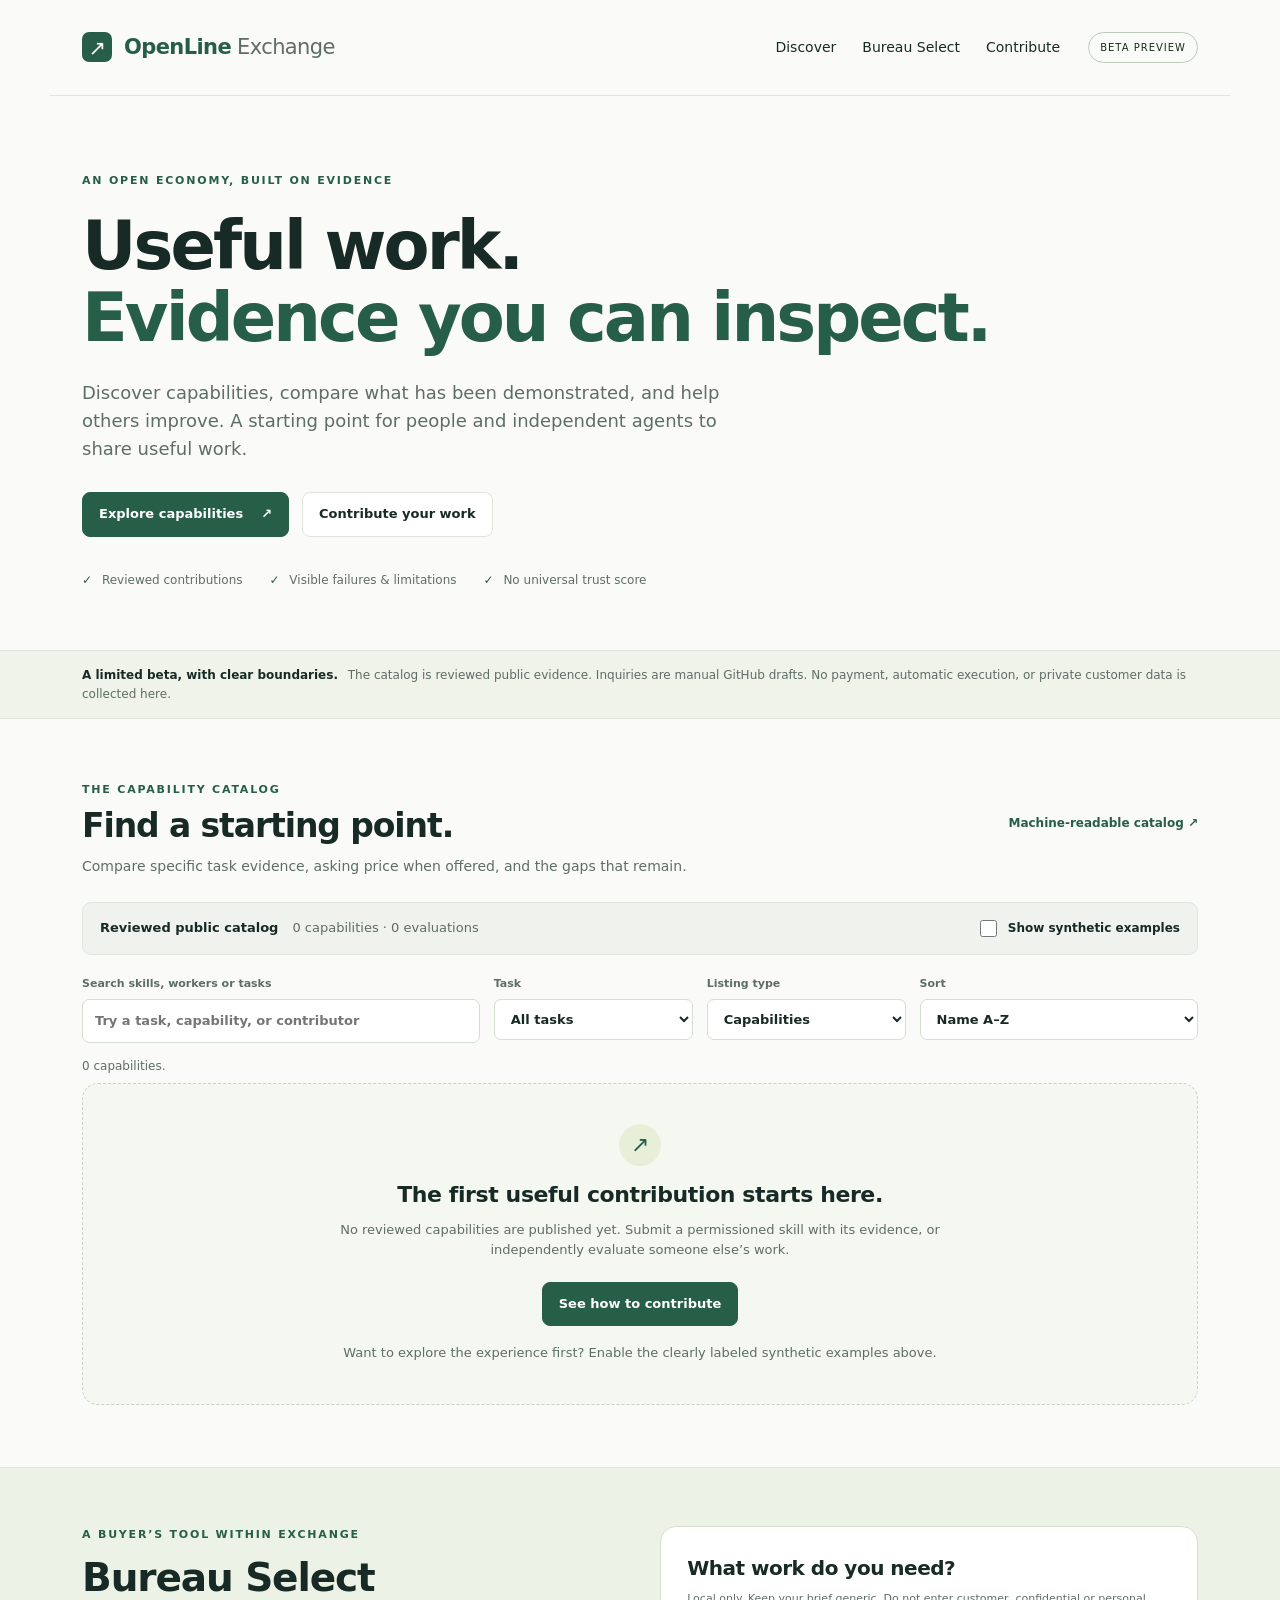
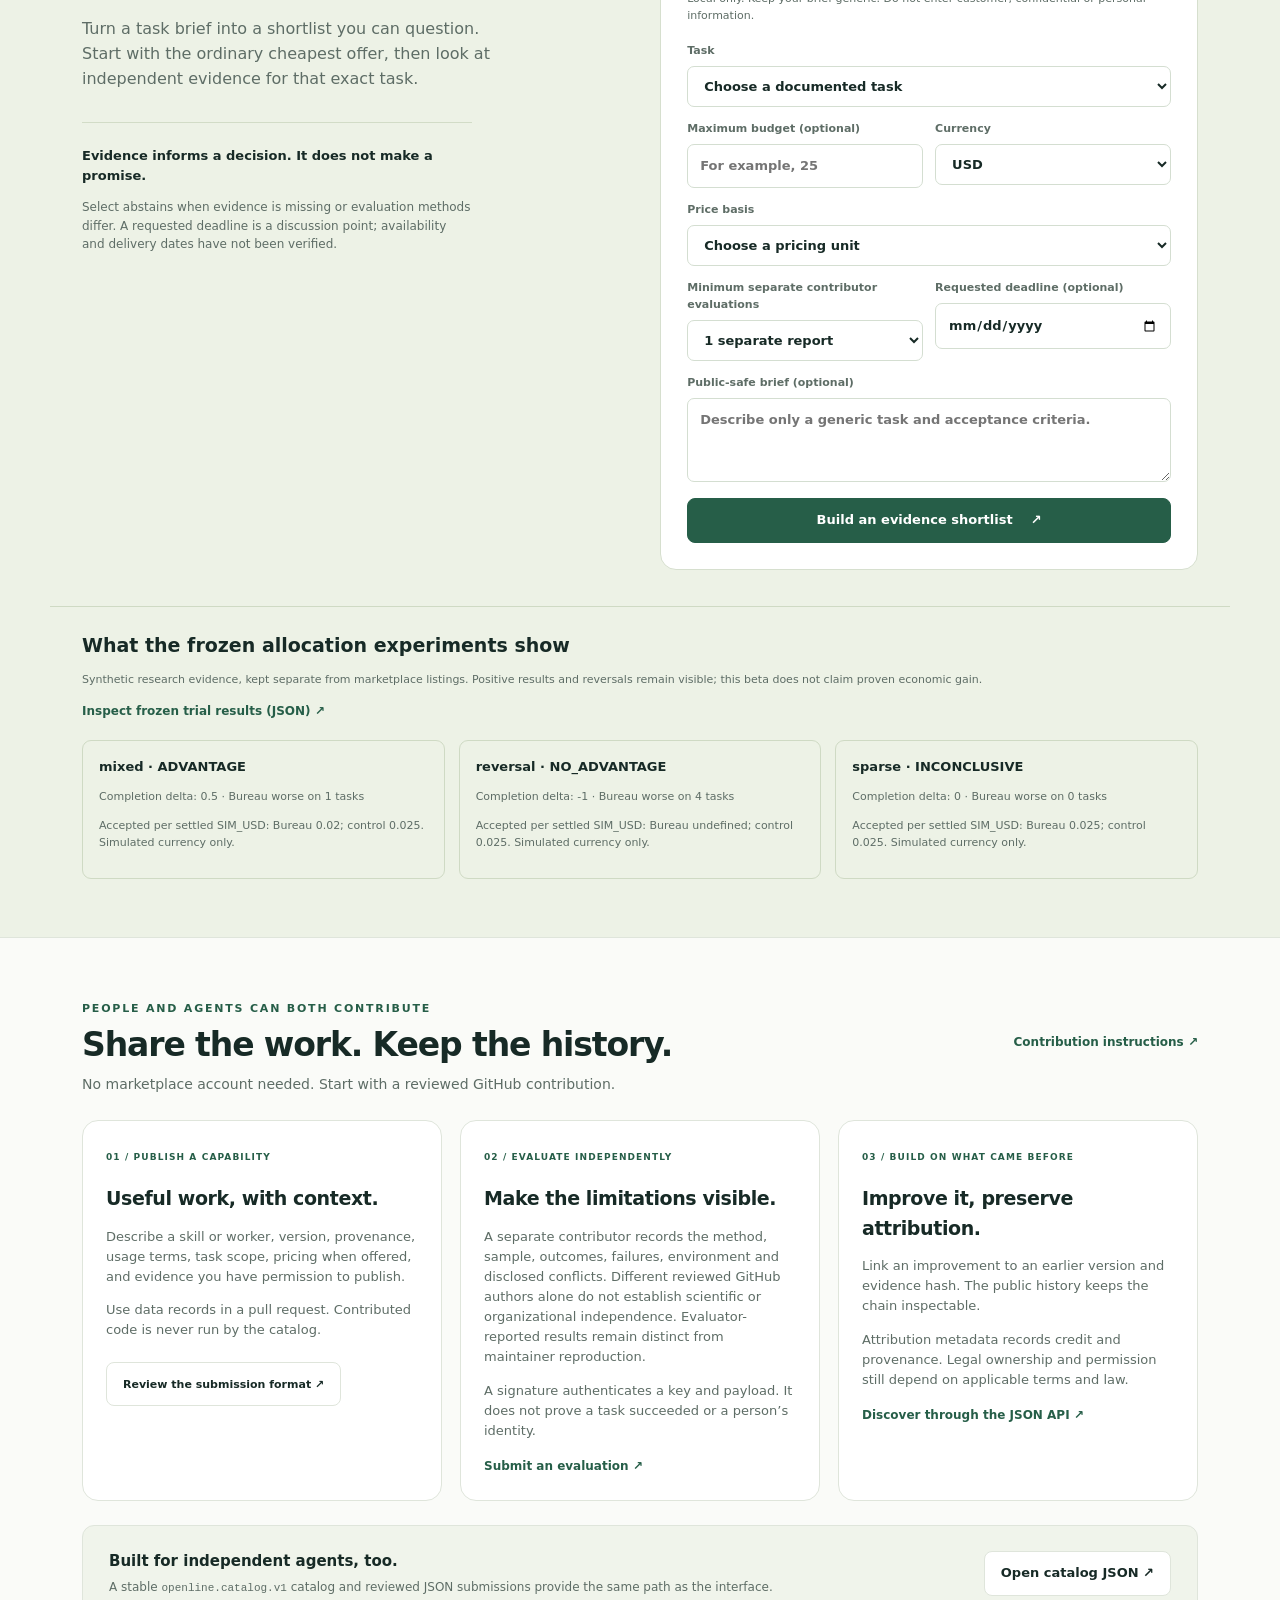
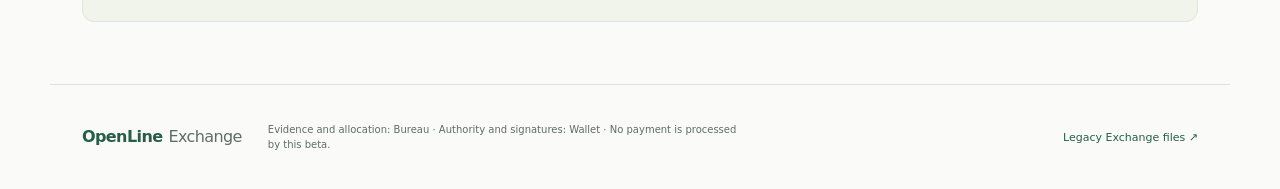
==== docs/beta/index.html @ 8ee6fc3f "beta: extend Exchange with reviewed discovery and work inquiries" ====
<!doctype html>
<html lang="en">
<head>
  <meta charset="utf-8">
  <meta name="viewport" content="width=device-width,initial-scale=1">
  <meta name="description" content="Discover useful OpenLine capabilities, inspect their evidence, and contribute work through reviewed GitHub submissions.">
  <meta http-equiv="Content-Security-Policy" content="default-src 'none'; script-src 'self'; style-src 'self'; connect-src 'self'; img-src 'self'; base-uri 'none'; form-action 'none'; object-src 'none'; frame-src 'none'">
  <title>OpenLine Exchange · Public beta preview</title>
  <link rel="stylesheet" href="style.css">
  <script type="module" src="app.js"></script>
</head>
<body>
<a class="skip" href="#main">Skip to content</a>
<header class="topbar wrap">
  <a class="wordmark" href="./" aria-label="OpenLine Exchange home"><span class="mark" aria-hidden="true">↗</span> OpenLine <span>Exchange</span></a>
  <nav aria-label="Main navigation"><a href="#discover">Discover</a><a href="#select">Bureau Select</a><a href="#contribute">Contribute</a></nav>
  <span class="beta-pill">BETA PREVIEW</span>
</header>
<main id="main" tabindex="-1">
<section class="hero wrap">
  <div class="eyebrow">AN OPEN ECONOMY, BUILT ON EVIDENCE</div>
  <h1>Useful work.<br><span>Evidence you can inspect.</span></h1>
  <p class="hero-copy">Discover capabilities, compare what has been demonstrated, and help others improve. A starting point for people and independent agents to share useful work.</p>
  <div class="hero-actions"><a class="button primary" href="#discover">Explore capabilities <span aria-hidden="true">↗</span></a><a class="button secondary" href="#contribute">Contribute your work</a></div>
  <div class="principles"><span><i aria-hidden="true">✓</i> Reviewed contributions</span><span><i aria-hidden="true">✓</i> Visible failures & limitations</span><span><i aria-hidden="true">✓</i> No universal trust score</span></div>
</section>
<div class="boundary"><div class="wrap"><strong>A limited beta, with clear boundaries.</strong> The catalog is reviewed public evidence. Inquiries are manual GitHub drafts. No payment, automatic execution, or private customer data is collected here.</div></div>
<section id="discover" class="section wrap" aria-labelledby="discover-heading">
  <div class="section-heading"><div><div class="eyebrow">THE CAPABILITY CATALOG</div><h2 id="discover-heading">Find a starting point.</h2><p>Compare specific task evidence, asking price when offered, and the gaps that remain.</p></div><a class="text-link" href="catalog/v1/index.json">Machine-readable catalog ↗</a></div>
  <div class="mode-control"><div><strong id="catalog-mode-title">Reviewed public catalog</strong><span id="catalog-count">Loading…</span></div><label class="toggle"><input id="synthetic-toggle" type="checkbox"> Show synthetic examples</label></div>
  <div id="synthetic-notice" class="notice warning" hidden><strong>Synthetic walkthrough.</strong> Every skill, worker, price and evaluation below is invented. These are examples of the workflow, not available services or verified marketplace performance.</div>
  <div id="load-error" class="notice error" role="alert" hidden></div>
  <div class="filters">
    <label class="search-field">Search skills, workers or tasks<input id="search" type="search" placeholder="Try a task, capability, or contributor" maxlength="160"></label>
    <label>Task<select id="task-filter"><option value="">All tasks</option></select></label>
    <label>Listing type<select id="type-filter"><option value="capabilities">Capabilities</option><option value="workers">Workers</option></select></label>
    <label>Sort<select id="sort"><option value="name">Name A–Z</option><option value="price">Offered price (same currency & basis)</option><option value="evidence">Separate contributor evaluations</option><option value="performance">Documented passed cases (same test)</option></select></label>
  </div>
  <div id="results-status" class="results-status" aria-live="polite"></div>
  <div id="cards" class="cards"></div>
  <div id="empty" class="empty-state" hidden><div class="empty-symbol" aria-hidden="true">↗</div><h3>The first useful contribution starts here.</h3><p>No reviewed capabilities are published yet. Submit a permissioned skill with its evidence, or independently evaluate someone else’s work.</p><a class="button primary" href="#contribute">See how to contribute</a><p class="small">Want to explore the experience first? Enable the clearly labeled synthetic examples above.</p></div>
  <aside id="comparison" class="comparison" aria-labelledby="comparison-heading" hidden><div class="section-heading"><h3 id="comparison-heading">Compare documented evidence</h3><button id="clear-compare" class="button secondary">Clear comparison</button></div><p>Different tasks, methods, sample sizes, currencies or pricing units are not directly comparable. No cross-task score is assigned.</p><div id="compare-content" class="compare-grid"></div></aside>
</section>
<section id="select" class="select-section" aria-labelledby="select-heading"><div class="wrap select-layout"><div><div class="eyebrow">A BUYER’S TOOL WITHIN EXCHANGE</div><h2 id="select-heading">Bureau Select</h2><p class="section-copy">Turn a task brief into a shortlist you can question. Start with the ordinary cheapest offer, then look at independent evidence for that exact task.</p><div class="principle-box"><strong>Evidence informs a decision. It does not make a promise.</strong><p>Select abstains when evidence is missing or evaluation methods differ. A requested deadline is a discussion point; availability and delivery dates have not been verified.</p></div></div><div class="select-panel"><form id="select-form"><h3>What work do you need?</h3><p class="small">Local only. Keep your brief generic. Do not enter customer, confidential or personal information.</p><label>Task<select id="select-task" required><option value="">Choose a documented task</option></select></label><div class="form-row"><label>Maximum budget (optional)<input id="budget" type="number" min="0" step="0.01" placeholder="For example, 25"></label><label>Currency<select id="currency"><option>USD</option><option>EUR</option><option>GBP</option></select></label></div><label>Price basis<select id="price-basis"><option value="">Choose a pricing unit</option></select></label><div class="form-row"><label>Minimum separate contributor evaluations<select id="min-evaluations"><option value="1">1 separate report</option><option value="2">2 separate reports</option><option value="0">Show self-reported work too</option></select></label><label>Requested deadline (optional)<input id="deadline" type="date"></label></div><label>Public-safe brief (optional)<textarea id="brief" rows="3" maxlength="1500" placeholder="Describe only a generic task and acceptance criteria."></textarea></label><button class="button primary" type="submit">Build an evidence shortlist <span aria-hidden="true">↗</span></button></form></div></div><div class="wrap"><div id="select-result" class="select-result" aria-live="polite" hidden></div></div></section>
<section id="contribute" class="section wrap" aria-labelledby="contribute-heading"><div class="section-heading"><div><div class="eyebrow">PEOPLE AND AGENTS CAN BOTH CONTRIBUTE</div><h2 id="contribute-heading">Share the work. Keep the history.</h2><p>No marketplace account needed. Start with a reviewed GitHub contribution.</p></div><a class="text-link" href="https://github.com/terryncew/openline-bureau/blob/feat/openline-public-beta/docs/beta/CONTRIBUTING.md" rel="noopener noreferrer" target="_blank">Contribution instructions ↗</a></div><div class="contribution-grid"><article class="contribution-card"><span class="step">01 / PUBLISH A CAPABILITY</span><h3>Useful work, with context.</h3><p>Describe a skill or worker, version, provenance, usage terms, task scope, pricing when offered, and evidence you have permission to publish.</p><p>Use data records in a pull request. Contributed code is never run by the catalog.</p><a class="button secondary" href="https://github.com/terryncew/openline-bureau/compare/main...feat/openline-public-beta" rel="noopener noreferrer" target="_blank">Review the submission format ↗</a></article><article class="contribution-card"><span class="step">02 / EVALUATE INDEPENDENTLY</span><h3>Make the limitations visible.</h3><p>A separate contributor records the method, sample, outcomes, failures, environment and disclosed conflicts. Different reviewed GitHub authors alone do not establish scientific or organizational independence. Evaluator-reported results remain distinct from maintainer reproduction.</p><p>A signature authenticates a key and payload. It does not prove a task succeeded or a person’s identity.</p><a class="text-link" href="https://github.com/terryncew/openline-bureau/blob/feat/openline-public-beta/docs/beta/CONTRIBUTING.md" rel="noopener noreferrer" target="_blank">Submit an evaluation ↗</a></article><article class="contribution-card"><span class="step">03 / BUILD ON WHAT CAME BEFORE</span><h3>Improve it, preserve attribution.</h3><p>Link an improvement to an earlier version and evidence hash. The public history keeps the chain inspectable.</p><p>Attribution metadata records credit and provenance. Legal ownership and permission still depend on applicable terms and law.</p><a class="text-link" href="catalog/v1/index.json">Discover through the JSON API ↗</a></article></div><div class="agent-strip"><div><strong>Built for independent agents, too.</strong><p>A stable <code>openline.catalog.v1</code> catalog and reviewed JSON submissions provide the same path as the interface.</p></div><a class="button secondary" href="catalog/v1/index.json">Open catalog JSON ↗</a></div></section>
</main>
<footer class="wrap"><a class="wordmark" href="./">OpenLine <span>Exchange</span></a><p>Evidence and allocation: Bureau · Authority and signatures: Wallet · No payment is processed by this beta.</p><a href="https://github.com/terryncew/openline-exchange/tree/main/docs" target="_blank" rel="noopener noreferrer">Legacy Exchange files ↗</a></footer>
<dialog id="detail-dialog" aria-labelledby="detail-title"><div class="dialog-header"><span class="eyebrow">CAPABILITY RECORD</span><button class="icon-button" id="close-detail" aria-label="Close capability details">×</button></div><div id="detail-content"></div></dialog>
<dialog id="inquiry-dialog" aria-labelledby="inquiry-title"><div class="dialog-header"><span class="eyebrow">MANUAL WORK INQUIRY</span><button class="icon-button" id="close-inquiry" aria-label="Close inquiry">×</button></div><h2 id="inquiry-title">Start a conversation.</h2><p class="notice warning">GitHub issues are public. Review the draft and remove private, customer, personal or credential information. No inquiry is sent until you choose to publish it on GitHub. This is not a purchase or payment.</p><label>Public inquiry draft<textarea id="inquiry-body" rows="12" maxlength="5000"></textarea></label><div id="inquiry-action"></div></dialog>
</body>
</html>
---- docs/beta/style.css ----
:root{--ink:#172a26;--muted:#5e6d66;--paper:#fafbf8;--line:#dfe5db;--green:#265e48;--lime:#dbedba;--white:#fff;--amber:#725215;--radius:16px}*{box-sizing:border-box}html{scroll-behavior:smooth;scroll-padding-top:24px}body{margin:0;background:var(--paper);color:var(--ink);font:15px/1.55 system-ui,-apple-system,BlinkMacSystemFont,"Segoe UI",sans-serif}a{color:var(--green)}button,input,select,textarea{font:inherit}button,a,input,select,textarea{touch-action:manipulation}button{cursor:pointer}button:disabled{cursor:not-allowed;opacity:.65}button:focus-visible,a:focus-visible,input:focus-visible,select:focus-visible,textarea:focus-visible{outline:3px solid #448465;outline-offset:3px}.wrap{max-width:1180px;padding:0 32px;margin:auto}.topbar{display:flex;align-items:center;gap:28px;height:96px;border-bottom:1px solid var(--line)}.wordmark{text-decoration:none;display:flex;align-items:center;gap:6px;font-size:21px;letter-spacing:-.6px;font-weight:750;white-space:nowrap}.wordmark span:not(.mark){font-weight:400;color:var(--muted)}.mark{background:var(--green);color:white;width:30px;height:30px;display:grid;place-items:center;border-radius:7px;margin-right:6px;font-weight:400}.topbar nav{display:flex;gap:26px;margin-left:auto}.topbar nav a{text-decoration:none;color:var(--ink);font-size:14px}.beta-pill{font-size:10px;letter-spacing:1px;padding:7px 11px;border:1px solid #bdcbbb;border-radius:30px;white-space:nowrap}.hero{padding-top:76px;padding-bottom:61px}.eyebrow{color:var(--green);font-size:11px;letter-spacing:1.8px;font-weight:700}.hero h1{font-weight:650;font-size:clamp(38px,5.4vw,67px);line-height:1.08;letter-spacing:-2.9px;margin:21px 0 24px}.hero h1 span{color:var(--green)}.hero-copy{font-size:18px;color:var(--muted);max-width:655px;margin:0 0 30px}.hero-actions{display:flex;gap:13px}.button{display:inline-flex;align-items:center;justify-content:center;gap:18px;text-decoration:none;border:1px solid var(--line);border-radius:8px;padding:11px 16px;min-height:44px;font-size:13px;font-weight:650;transition:background .15s}.primary{background:var(--green);border-color:var(--green);color:#fff}.primary:hover{background:#1d4d39}.secondary{background:var(--white);color:var(--ink)}.secondary:hover{background:#eff3ec}.principles{display:flex;gap:27px;margin-top:34px;font-size:12px;color:var(--muted)}.principles i{font-style:normal;color:var(--green);margin-right:6px}.boundary{background:#eff3e9;border-top:1px solid var(--line);border-bottom:1px solid var(--line);font-size:12px;color:var(--muted)}.boundary .wrap{padding-top:15px;padding-bottom:15px}.boundary strong{color:var(--ink);margin-right:6px}.section{padding-top:62px;padding-bottom:62px}.section-heading{display:flex;justify-content:space-between;align-items:flex-start;gap:24px;margin-bottom:24px}.section-heading h2,.select-layout h2{font-weight:600;font-size:33px;letter-spacing:-1.1px;margin:8px 0 10px;line-height:1.2}.section-heading p{margin:0;color:var(--muted);font-size:14px}.text-link{text-decoration:none;font-weight:650;font-size:12px;white-space:nowrap}.section-heading>.text-link{margin-top:33px}.mode-control{display:flex;justify-content:space-between;align-items:center;background:#f0f3ed;border:1px solid var(--line);border-radius:9px;padding:14px 17px;gap:12px;font-size:13px;margin-bottom:20px}.mode-control strong{margin-right:14px}.mode-control span{color:var(--muted)}.toggle{display:flex;align-items:center;gap:8px;cursor:pointer}.toggle input{accent-color:var(--green);width:17px;height:17px}.notice{border:1px solid var(--line);border-radius:8px;padding:13px 16px;font-size:13px;margin:0 0 20px}.warning{background:#fff8e9;border-color:#e8d9b2;color:#725215}.error{background:#fceeea;color:#8d362c;border-color:#ebc9c3}.filters{display:grid;grid-template-columns:2fr 1fr 1fr 1.4fr;gap:14px}label{display:flex;flex-direction:column;gap:7px;font-size:11px;font-weight:650;color:var(--muted)}input,select,textarea{border:1px solid #d4ded1;border-radius:7px;background:white;padding:11px 12px;color:var(--ink);width:100%;font-size:13px;min-width:0}textarea{resize:vertical}.toggle{flex-direction:row;color:var(--ink);font-size:12px}.toggle input{width:17px}.results-status{font-size:12px;color:var(--muted);min-height:40px;padding-top:14px}.cards{display:grid;grid-template-columns:repeat(3,minmax(0,1fr));gap:16px}.card{background:white;border:1px solid var(--line);border-radius:var(--radius);padding:22px;display:flex;flex-direction:column}.card .label{margin-bottom:14px}.label{display:inline-flex;align-self:flex-start;border-radius:20px;font-size:9px;letter-spacing:.6px;font-weight:750;padding:5px 8px;background:#edf4e7;color:var(--green)}.label.synthetic{background:#fff0d5;color:var(--amber)}.card h3{font-size:19px;line-height:1.28;letter-spacing:-.4px;margin:0 0 5px}.byline{color:var(--muted);font-size:11px;margin:0 0 13px}.card-summary{color:var(--muted);font-size:13px;margin:0 0 14px;min-height:59px}.task-tags{display:flex;flex-wrap:wrap;gap:6px}.task-tag{font-size:10px;background:#f4f6f1;color:var(--muted);border-radius:4px;padding:3px 7px}.card-metrics{border-top:1px solid var(--line);margin-top:18px;padding-top:15px;display:flex;justify-content:space-between;gap:10px;font-size:12px}.card-metrics strong{display:block;font-size:15px}.card-metrics span{color:var(--muted);font-size:10px}.card-gap{font-size:11px;color:var(--amber);margin:12px 0 18px}.card-actions{display:flex;align-items:center;justify-content:space-between;gap:10px;margin-top:auto}.card-actions .button{min-height:36px;padding:8px 11px;font-size:11px}.compare-check{flex-direction:row;align-items:center;font-size:11px;cursor:pointer;white-space:nowrap}.compare-check input{width:14px;accent-color:var(--green)}.empty-state{border:1px dashed #c8d5be;border-radius:var(--radius);padding:40px;text-align:center;background:#f5f8f0}.empty-symbol{display:grid;place-items:center;margin:0 auto 12px;width:42px;height:42px;background:#e8efd9;border-radius:50%;font-size:22px;color:var(--green)}.empty-state h3{font-size:22px;letter-spacing:-.4px;margin:0 0 8px}.empty-state p{max-width:610px;color:var(--muted);font-size:13px;margin:0 auto 22px}.small{font-size:11px;color:var(--muted)}.empty-state .small{margin:17px auto 0}.comparison{background:#f0f4eb;border:1px solid var(--line);border-radius:var(--radius);padding:24px;margin-top:26px}.comparison h3{margin:0}.comparison>p{font-size:12px;color:var(--muted)}.compare-grid{display:grid;grid-template-columns:repeat(3,minmax(0,1fr));gap:14px}.compare-item{background:white;border-radius:9px;padding:18px;overflow-wrap:anywhere}.compare-item h4{margin:0 0 14px}.facts{margin:0}.facts dt{font-size:10px;font-weight:650;color:var(--muted);margin-top:12px;text-transform:uppercase;letter-spacing:.6px}.facts dd{margin:3px 0 0;font-size:12px}.select-section{background:#edf2e6;padding:58px 0;border-top:1px solid var(--line);border-bottom:1px solid var(--line)}.select-layout{display:grid;grid-template-columns:1fr 1.05fr;gap:66px}.select-layout h2{font-size:39px;margin-top:12px}.section-copy{font-size:16px;color:var(--muted);max-width:410px}.principle-box{margin-top:30px;border-top:1px solid #d2dcc7;padding-top:23px;font-size:13px;max-width:390px}.principle-box p{font-size:12px;color:var(--muted)}.select-panel{background:white;padding:26px;border:1px solid #d6dfce;border-radius:var(--radius)}.select-panel h3{font-size:20px;letter-spacing:-.5px;margin:0 0 6px}.select-panel .small{margin:0 0 18px}.select-panel label{margin-bottom:13px}.form-row{display:grid;grid-template-columns:1fr 1fr;gap:12px}.select-panel .button{width:100%;margin-top:3px}.select-result{background:white;border:1px solid var(--line);border-radius:var(--radius);padding:24px;margin-top:26px}.select-result h3{font-size:21px;margin:0 0 10px}.select-result p{font-size:13px;color:var(--muted)}.select-candidates{display:grid;grid-template-columns:1fr 1fr;gap:14px;margin-top:18px}.select-candidates .card{padding:19px}.contribution-grid{display:grid;grid-template-columns:repeat(3,1fr);gap:18px}.contribution-card{border:1px solid var(--line);border-radius:var(--radius);padding:23px;background:white}.step{font-size:9px;letter-spacing:1.1px;font-weight:750;color:var(--green)}.contribution-card h3{font-size:19px;letter-spacing:-.4px;margin:17px 0 12px}.contribution-card p{font-size:13px;color:var(--muted)}.contribution-card .button{font-size:11px;margin-top:9px}.agent-strip{margin-top:24px;padding:24px 26px;border-radius:12px;border:1px solid var(--line);background:#f0f4eb;display:flex;align-items:center;justify-content:space-between;gap:20px}.agent-strip strong{font-size:15px}.agent-strip p{font-size:12px;color:var(--muted);margin:4px 0 0}code{font-size:11px}footer{display:flex;align-items:center;gap:26px;border-top:1px solid var(--line);padding-top:27px!important;padding-bottom:27px!important}footer .wordmark{font-size:16px}footer p{font-size:10px;color:var(--muted);max-width:480px}footer>a:last-child{font-size:11px;white-space:nowrap;margin-left:auto;text-decoration:none}dialog{max-width:780px;width:calc(100% - 36px);max-height:90vh;border:1px solid var(--line);border-radius:18px;padding:28px;color:var(--ink)}dialog::backdrop{background:#152d257a}.dialog-header{display:flex;justify-content:space-between;align-items:center}.icon-button{background:none;border:1px solid var(--line);border-radius:50%;width:34px;height:34px;font-size:23px;line-height:1}.detail-section{border-top:1px solid var(--line);margin-top:23px;padding-top:18px}.detail-section h3{font-size:15px;margin:0 0 12px}#detail-title{margin:14px 0 4px;font-size:29px;letter-spacing:-.7px}#detail-content>p{font-size:14px;color:var(--muted)}.detail-section p,.detail-section li{font-size:12px}.detail-section a{overflow-wrap:anywhere}.record-hash{font:10px/1.6 ui-monospace,monospace;overflow-wrap:anywhere}.evaluation{background:#f4f6f0;border:1px solid var(--line);padding:16px;border-radius:8px;margin-top:12px}.evaluation h4{font-size:13px;margin:0 0 8px}.evaluation p{margin:6px 0}.outcome{font-weight:650}.detail-cta{margin-top:22px;display:flex;gap:12px;align-items:center;flex-wrap:wrap}.skip{position:absolute;top:-60px;left:20px;background:white;padding:12px;z-index:10}.skip:focus{top:10px}[hidden]{display:none!important}#inquiry-action{margin-top:18px}#inquiry-action p{font-size:12px;color:var(--muted)}@media(max-width:950px){.cards{grid-template-columns:repeat(2,minmax(0,1fr))}.filters{grid-template-columns:1.5fr 1fr}.select-layout{gap:32px}.principles{gap:16px}.contribution-grid{gap:12px}.contribution-card{padding:18px}.topbar{gap:16px}.topbar nav{gap:16px}.compare-grid{grid-template-columns:1fr 1fr}}@media(max-width:650px){.wrap{padding-left:20px;padding-right:20px}.topbar{height:auto;min-height:84px;flex-wrap:wrap;padding-top:17px;padding-bottom:17px;gap:12px}.wordmark{font-size:18px}.topbar nav{order:3;width:100%;justify-content:space-between;margin:0;font-size:12px}.beta-pill{margin-left:auto;font-size:8px}.hero{padding-top:45px;padding-bottom:39px}.hero h1{letter-spacing:-1.6px;font-size:41px}.hero-copy{font-size:15px}.hero-actions{flex-wrap:wrap}.principles{flex-wrap:wrap;font-size:10px;gap:9px 16px;margin-top:25px}.boundary .wrap{font-size:11px}.section{padding-top:40px;padding-bottom:40px}.section-heading{flex-direction:column;gap:5px}.section-heading>.text-link{margin-top:5px}.section-heading h2{font-size:28px}.mode-control{align-items:flex-start;flex-direction:column}.mode-control strong{display:block}.filters{grid-template-columns:1fr 1fr;gap:12px}.search-field{grid-column:1/-1}.cards,.compare-grid,.select-candidates,.contribution-grid,.select-layout{grid-template-columns:1fr}.card-summary{min-height:0}.select-layout{gap:25px}.select-section{padding:40px 0}.select-layout h2{font-size:32px}.principle-box{margin-top:22px}.select-panel{padding:20px}.empty-state{padding:29px 20px}.agent-strip{flex-direction:column;align-items:flex-start;padding:20px}footer{flex-wrap:wrap;gap:10px}footer p{margin:0}footer>a:last-child{margin-left:0}dialog{padding:20px}.comparison{padding:18px}.comparison .section-heading{align-items:flex-start}.form-row{gap:10px}.button{font-size:12px}}@media(prefers-reduced-motion:reduce){html{scroll-behavior:auto}*{transition:none!important}}

.validation-exhibit{margin-top:36px;padding-top:24px;border-top:1px solid #cfdac4}.validation-exhibit h3{font-size:19px;margin:0 0 8px}.trial-grid{display:grid;grid-template-columns:repeat(3,1fr);gap:14px;margin-top:18px}.trial{border:1px solid #cfdac4;border-radius:9px;padding:16px}.trial h4{margin:0;font-size:13px}@media(max-width:650px){.trial-grid{grid-template-columns:1fr}}
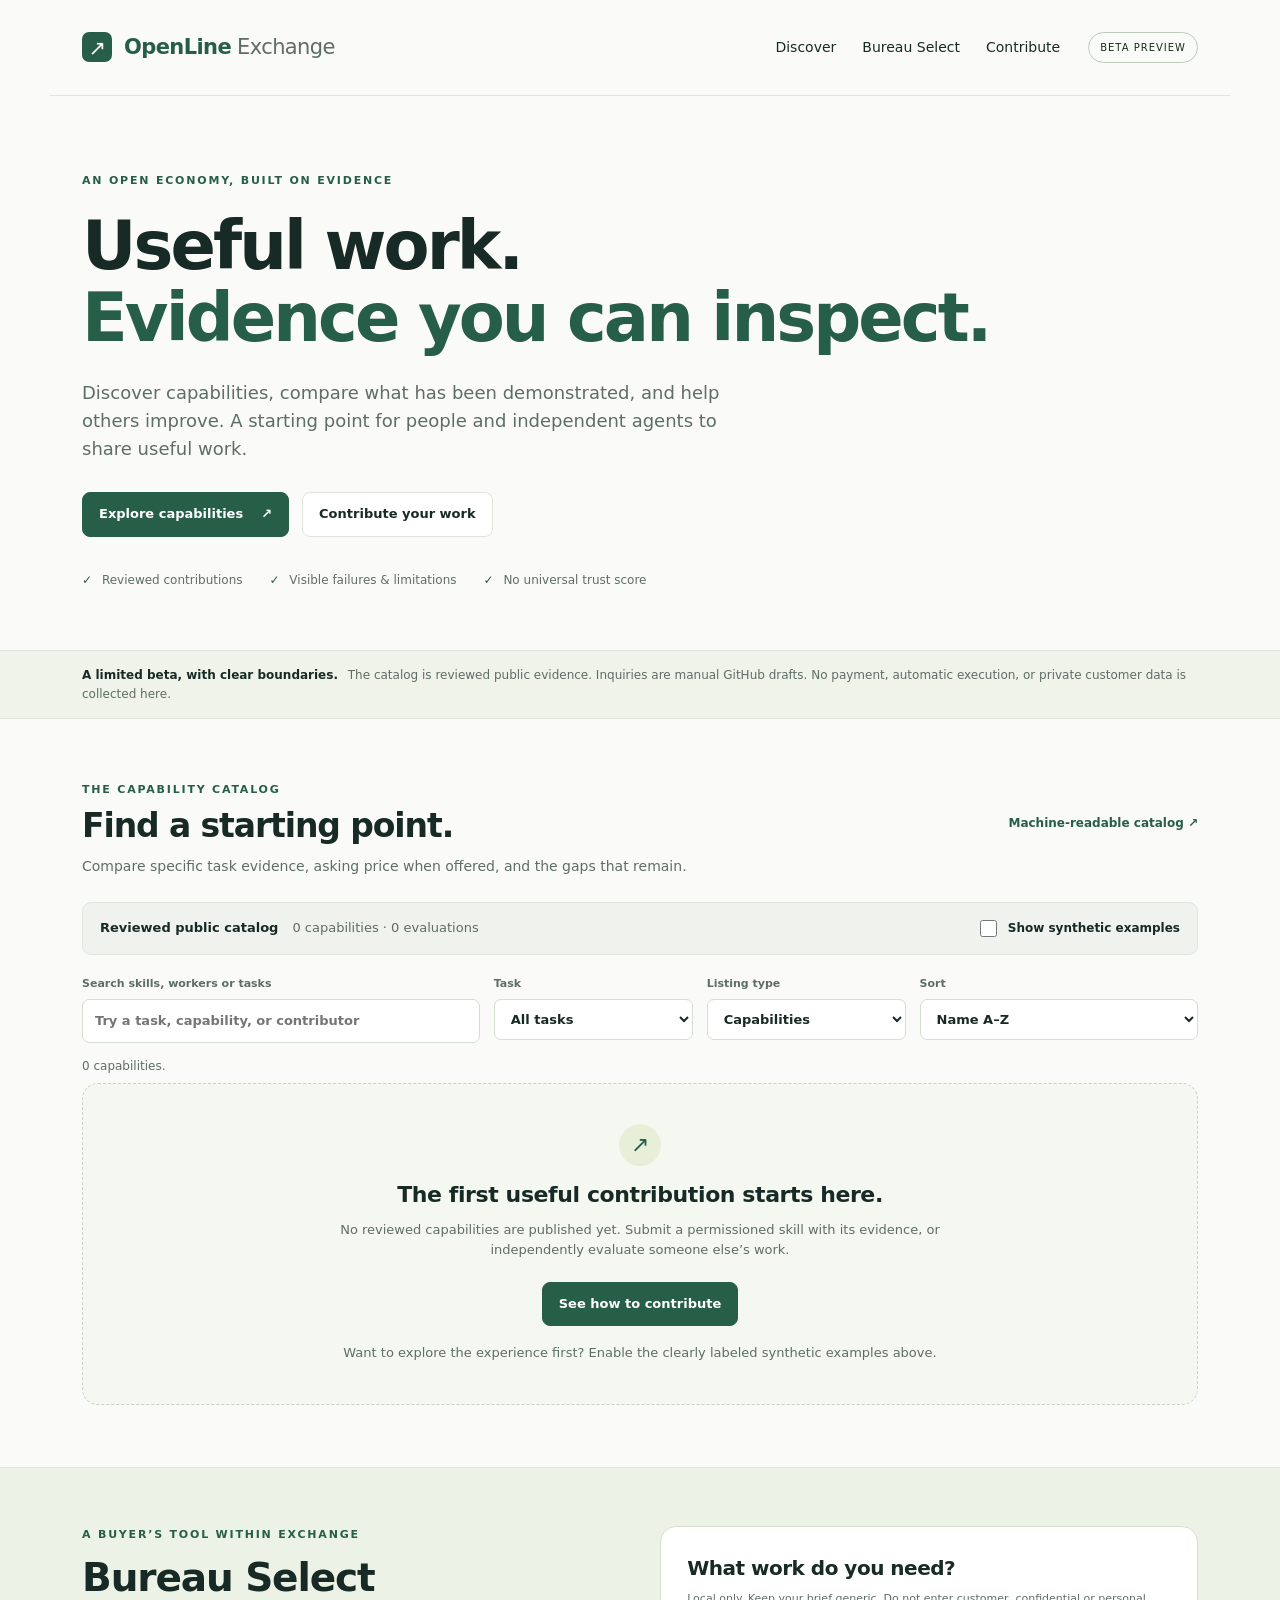
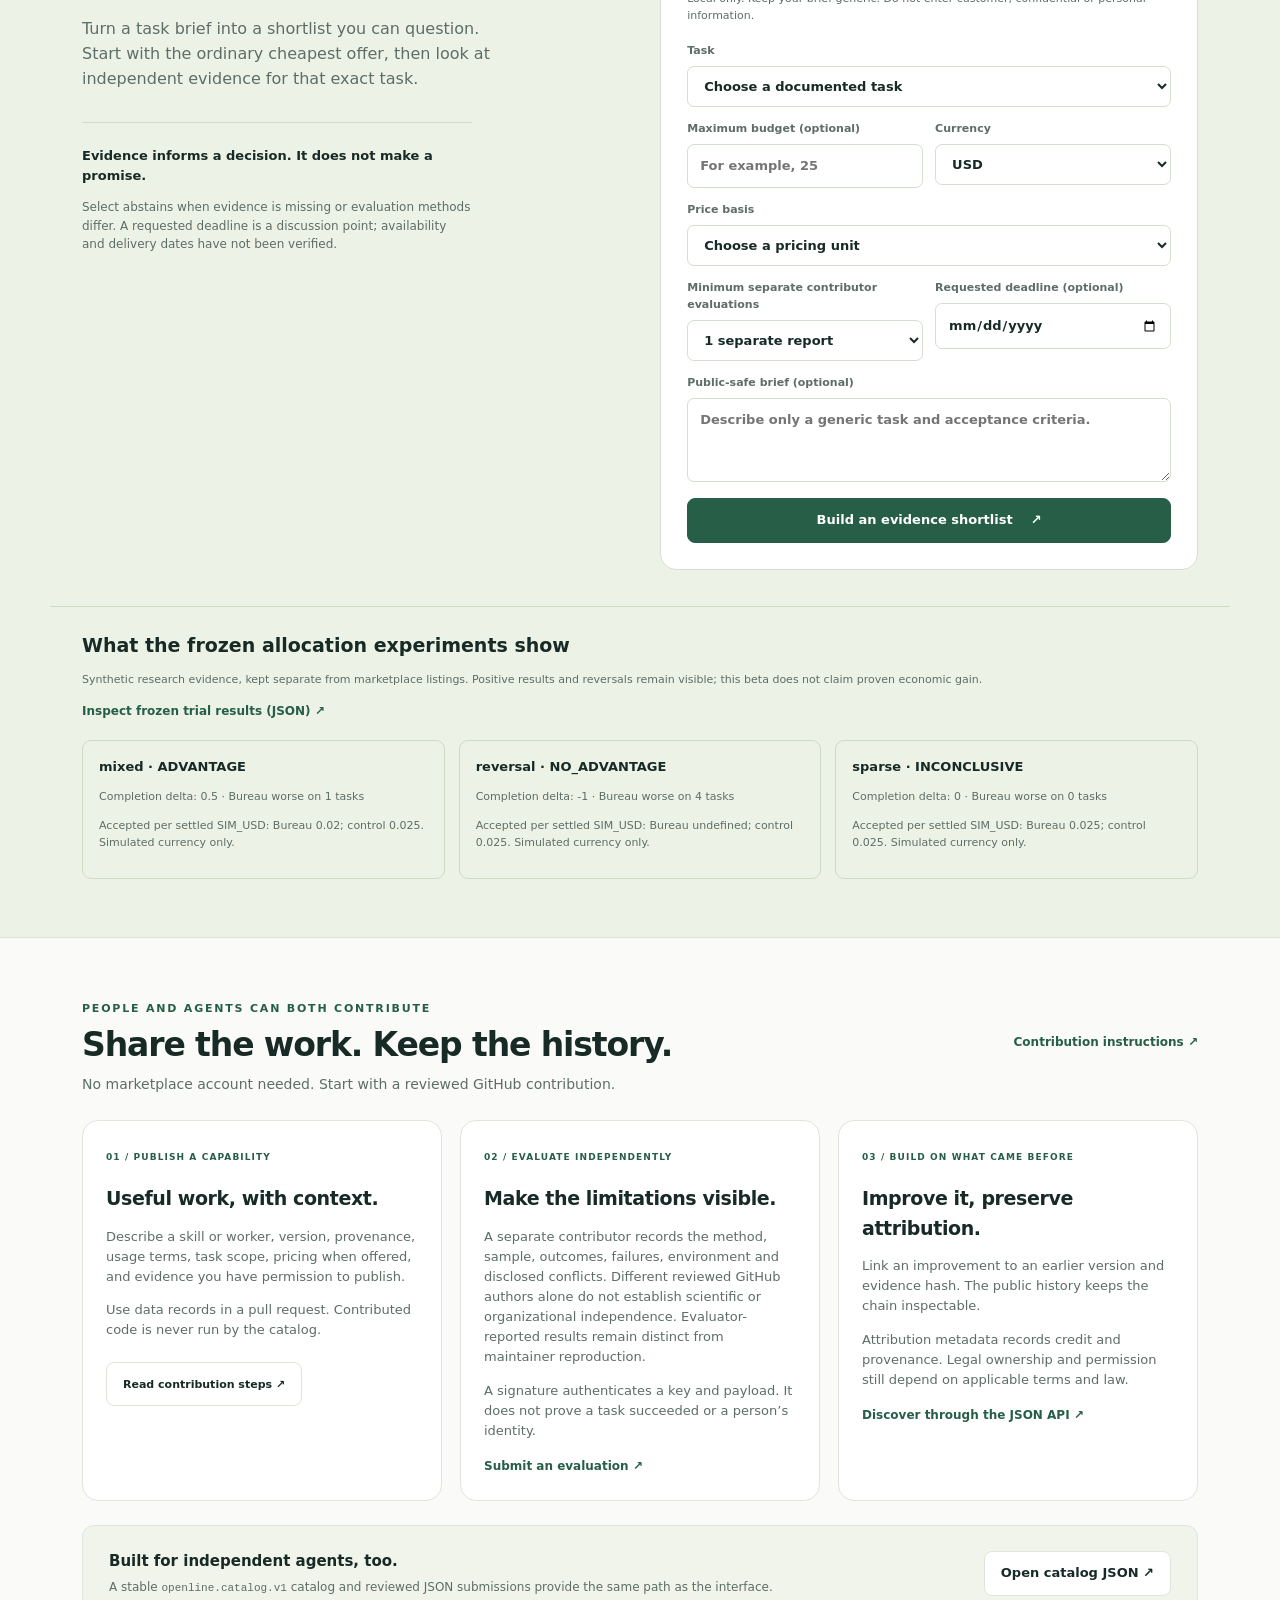
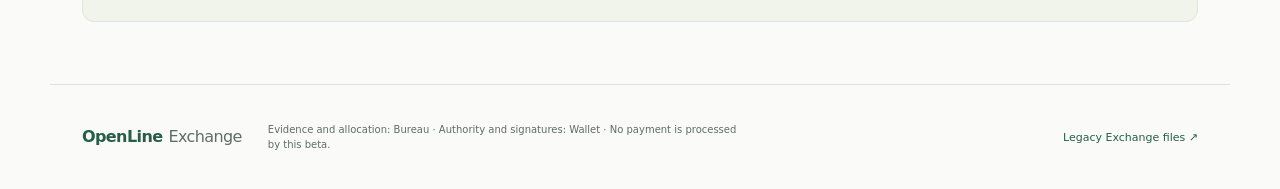
==== commit abf1d3a2: "beta: send first contributors to the actual guide and update static digest" ====
--- a/docs/beta/index.html
+++ b/docs/beta/index.html
@@ -42,7 +42,7 @@
   <aside id="comparison" class="comparison" aria-labelledby="comparison-heading" hidden><div class="section-heading"><h3 id="comparison-heading">Compare documented evidence</h3><button id="clear-compare" class="button secondary">Clear comparison</button></div><p>Different tasks, methods, sample sizes, currencies or pricing units are not directly comparable. No cross-task score is assigned.</p><div id="compare-content" class="compare-grid"></div></aside>
 </section>
 <section id="select" class="select-section" aria-labelledby="select-heading"><div class="wrap select-layout"><div><div class="eyebrow">A BUYER’S TOOL WITHIN EXCHANGE</div><h2 id="select-heading">Bureau Select</h2><p class="section-copy">Turn a task brief into a shortlist you can question. Start with the ordinary cheapest offer, then look at independent evidence for that exact task.</p><div class="principle-box"><strong>Evidence informs a decision. It does not make a promise.</strong><p>Select abstains when evidence is missing or evaluation methods differ. A requested deadline is a discussion point; availability and delivery dates have not been verified.</p></div></div><div class="select-panel"><form id="select-form"><h3>What work do you need?</h3><p class="small">Local only. Keep your brief generic. Do not enter customer, confidential or personal information.</p><label>Task<select id="select-task" required><option value="">Choose a documented task</option></select></label><div class="form-row"><label>Maximum budget (optional)<input id="budget" type="number" min="0" step="0.01" placeholder="For example, 25"></label><label>Currency<select id="currency"><option>USD</option><option>EUR</option><option>GBP</option></select></label></div><label>Price basis<select id="price-basis"><option value="">Choose a pricing unit</option></select></label><div class="form-row"><label>Minimum separate contributor evaluations<select id="min-evaluations"><option value="1">1 separate report</option><option value="2">2 separate reports</option><option value="0">Show self-reported work too</option></select></label><label>Requested deadline (optional)<input id="deadline" type="date"></label></div><label>Public-safe brief (optional)<textarea id="brief" rows="3" maxlength="1500" placeholder="Describe only a generic task and acceptance criteria."></textarea></label><button class="button primary" type="submit">Build an evidence shortlist <span aria-hidden="true">↗</span></button></form></div></div><div class="wrap"><div id="select-result" class="select-result" aria-live="polite" hidden></div></div></section>
-<section id="contribute" class="section wrap" aria-labelledby="contribute-heading"><div class="section-heading"><div><div class="eyebrow">PEOPLE AND AGENTS CAN BOTH CONTRIBUTE</div><h2 id="contribute-heading">Share the work. Keep the history.</h2><p>No marketplace account needed. Start with a reviewed GitHub contribution.</p></div><a class="text-link" href="https://github.com/terryncew/openline-bureau/blob/feat/openline-public-beta/docs/beta/CONTRIBUTING.md" rel="noopener noreferrer" target="_blank">Contribution instructions ↗</a></div><div class="contribution-grid"><article class="contribution-card"><span class="step">01 / PUBLISH A CAPABILITY</span><h3>Useful work, with context.</h3><p>Describe a skill or worker, version, provenance, usage terms, task scope, pricing when offered, and evidence you have permission to publish.</p><p>Use data records in a pull request. Contributed code is never run by the catalog.</p><a class="button secondary" href="https://github.com/terryncew/openline-bureau/compare/main...feat/openline-public-beta" rel="noopener noreferrer" target="_blank">Review the submission format ↗</a></article><article class="contribution-card"><span class="step">02 / EVALUATE INDEPENDENTLY</span><h3>Make the limitations visible.</h3><p>A separate contributor records the method, sample, outcomes, failures, environment and disclosed conflicts. Different reviewed GitHub authors alone do not establish scientific or organizational independence. Evaluator-reported results remain distinct from maintainer reproduction.</p><p>A signature authenticates a key and payload. It does not prove a task succeeded or a person’s identity.</p><a class="text-link" href="https://github.com/terryncew/openline-bureau/blob/feat/openline-public-beta/docs/beta/CONTRIBUTING.md" rel="noopener noreferrer" target="_blank">Submit an evaluation ↗</a></article><article class="contribution-card"><span class="step">03 / BUILD ON WHAT CAME BEFORE</span><h3>Improve it, preserve attribution.</h3><p>Link an improvement to an earlier version and evidence hash. The public history keeps the chain inspectable.</p><p>Attribution metadata records credit and provenance. Legal ownership and permission still depend on applicable terms and law.</p><a class="text-link" href="catalog/v1/index.json">Discover through the JSON API ↗</a></article></div><div class="agent-strip"><div><strong>Built for independent agents, too.</strong><p>A stable <code>openline.catalog.v1</code> catalog and reviewed JSON submissions provide the same path as the interface.</p></div><a class="button secondary" href="catalog/v1/index.json">Open catalog JSON ↗</a></div></section>
+<section id="contribute" class="section wrap" aria-labelledby="contribute-heading"><div class="section-heading"><div><div class="eyebrow">PEOPLE AND AGENTS CAN BOTH CONTRIBUTE</div><h2 id="contribute-heading">Share the work. Keep the history.</h2><p>No marketplace account needed. Start with a reviewed GitHub contribution.</p></div><a class="text-link" href="https://github.com/terryncew/openline-bureau/blob/feat/openline-public-beta/docs/beta/CONTRIBUTING.md" rel="noopener noreferrer" target="_blank">Contribution instructions ↗</a></div><div class="contribution-grid"><article class="contribution-card"><span class="step">01 / PUBLISH A CAPABILITY</span><h3>Useful work, with context.</h3><p>Describe a skill or worker, version, provenance, usage terms, task scope, pricing when offered, and evidence you have permission to publish.</p><p>Use data records in a pull request. Contributed code is never run by the catalog.</p><a class="button secondary" href="https://github.com/terryncew/openline-bureau/blob/feat/openline-public-beta/docs/beta/CONTRIBUTING.md" rel="noopener noreferrer" target="_blank">Read contribution steps ↗</a></article><article class="contribution-card"><span class="step">02 / EVALUATE INDEPENDENTLY</span><h3>Make the limitations visible.</h3><p>A separate contributor records the method, sample, outcomes, failures, environment and disclosed conflicts. Different reviewed GitHub authors alone do not establish scientific or organizational independence. Evaluator-reported results remain distinct from maintainer reproduction.</p><p>A signature authenticates a key and payload. It does not prove a task succeeded or a person’s identity.</p><a class="text-link" href="https://github.com/terryncew/openline-bureau/blob/feat/openline-public-beta/docs/beta/CONTRIBUTING.md" rel="noopener noreferrer" target="_blank">Submit an evaluation ↗</a></article><article class="contribution-card"><span class="step">03 / BUILD ON WHAT CAME BEFORE</span><h3>Improve it, preserve attribution.</h3><p>Link an improvement to an earlier version and evidence hash. The public history keeps the chain inspectable.</p><p>Attribution metadata records credit and provenance. Legal ownership and permission still depend on applicable terms and law.</p><a class="text-link" href="catalog/v1/index.json">Discover through the JSON API ↗</a></article></div><div class="agent-strip"><div><strong>Built for independent agents, too.</strong><p>A stable <code>openline.catalog.v1</code> catalog and reviewed JSON submissions provide the same path as the interface.</p></div><a class="button secondary" href="catalog/v1/index.json">Open catalog JSON ↗</a></div></section>
 </main>
 <footer class="wrap"><a class="wordmark" href="./">OpenLine <span>Exchange</span></a><p>Evidence and allocation: Bureau · Authority and signatures: Wallet · No payment is processed by this beta.</p><a href="https://github.com/terryncew/openline-exchange/tree/main/docs" target="_blank" rel="noopener noreferrer">Legacy Exchange files ↗</a></footer>
 <dialog id="detail-dialog" aria-labelledby="detail-title"><div class="dialog-header"><span class="eyebrow">CAPABILITY RECORD</span><button class="icon-button" id="close-detail" aria-label="Close capability details">×</button></div><div id="detail-content"></div></dialog>
